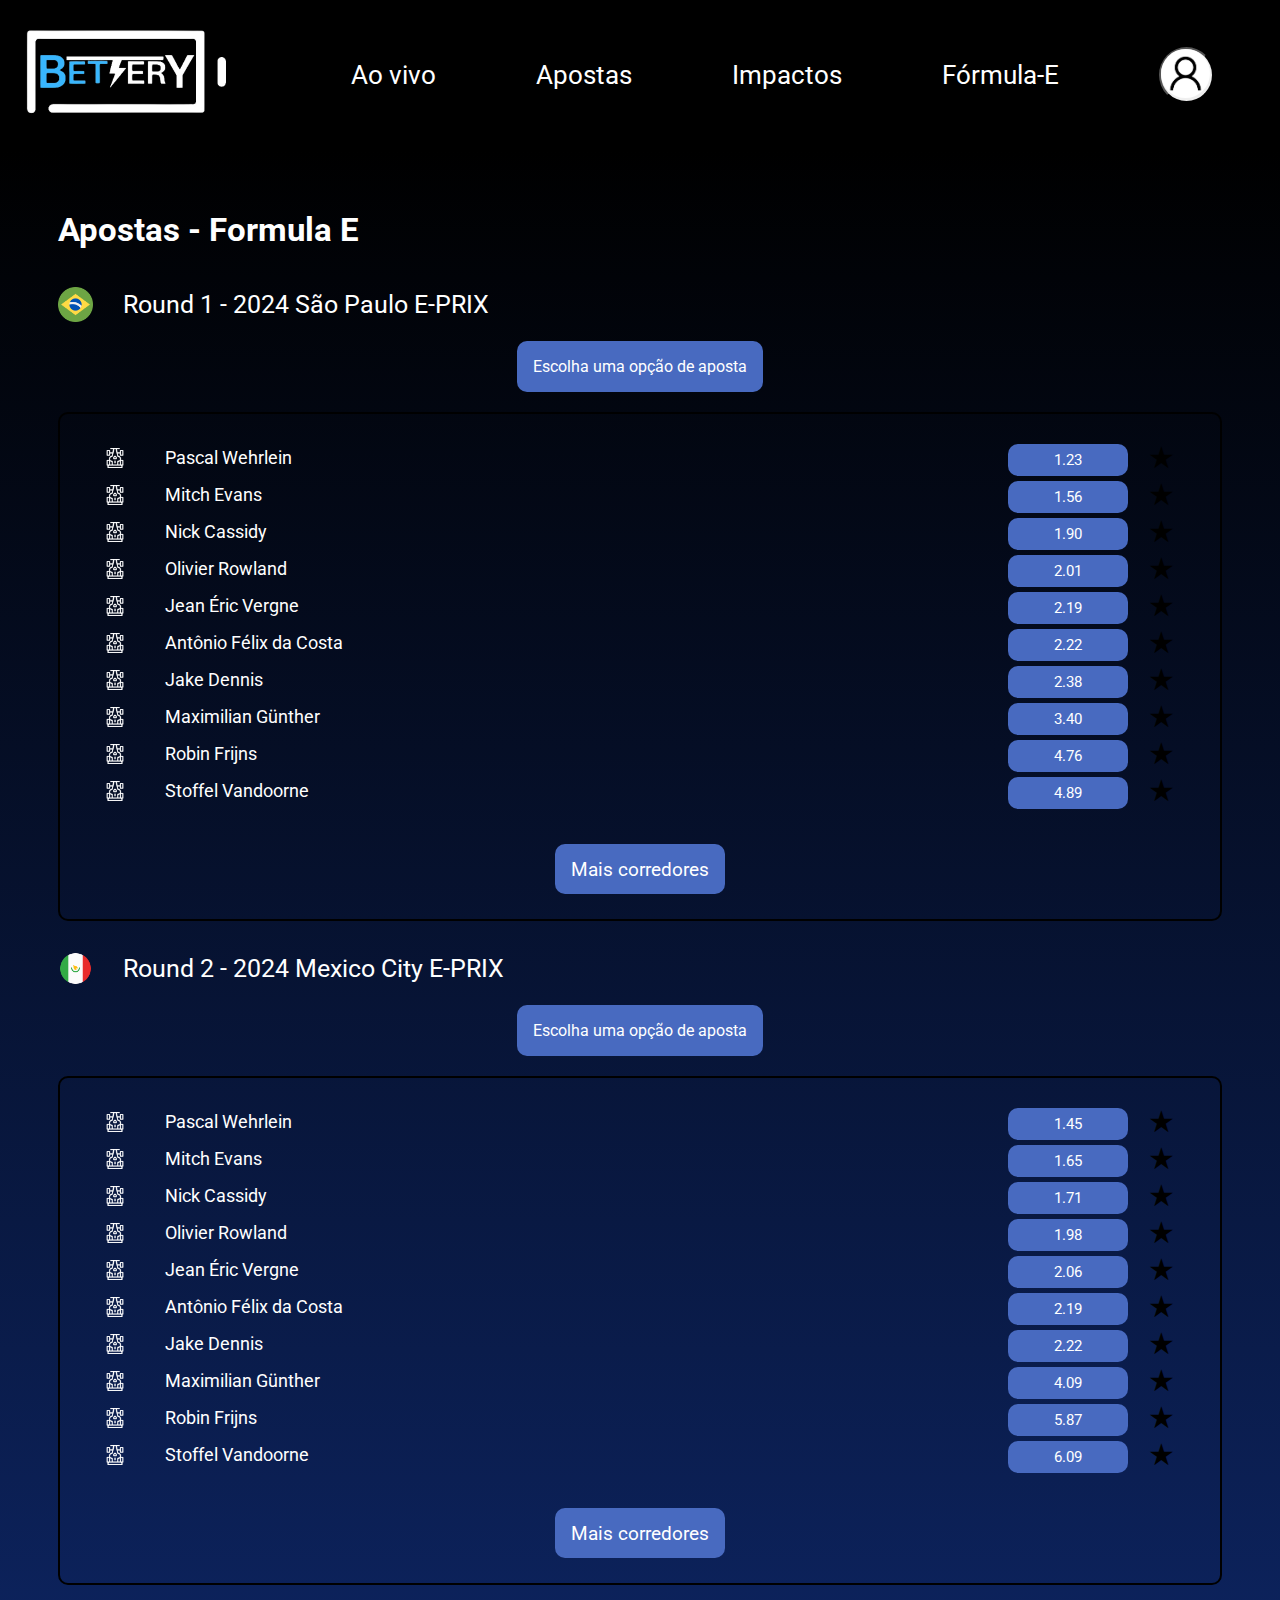
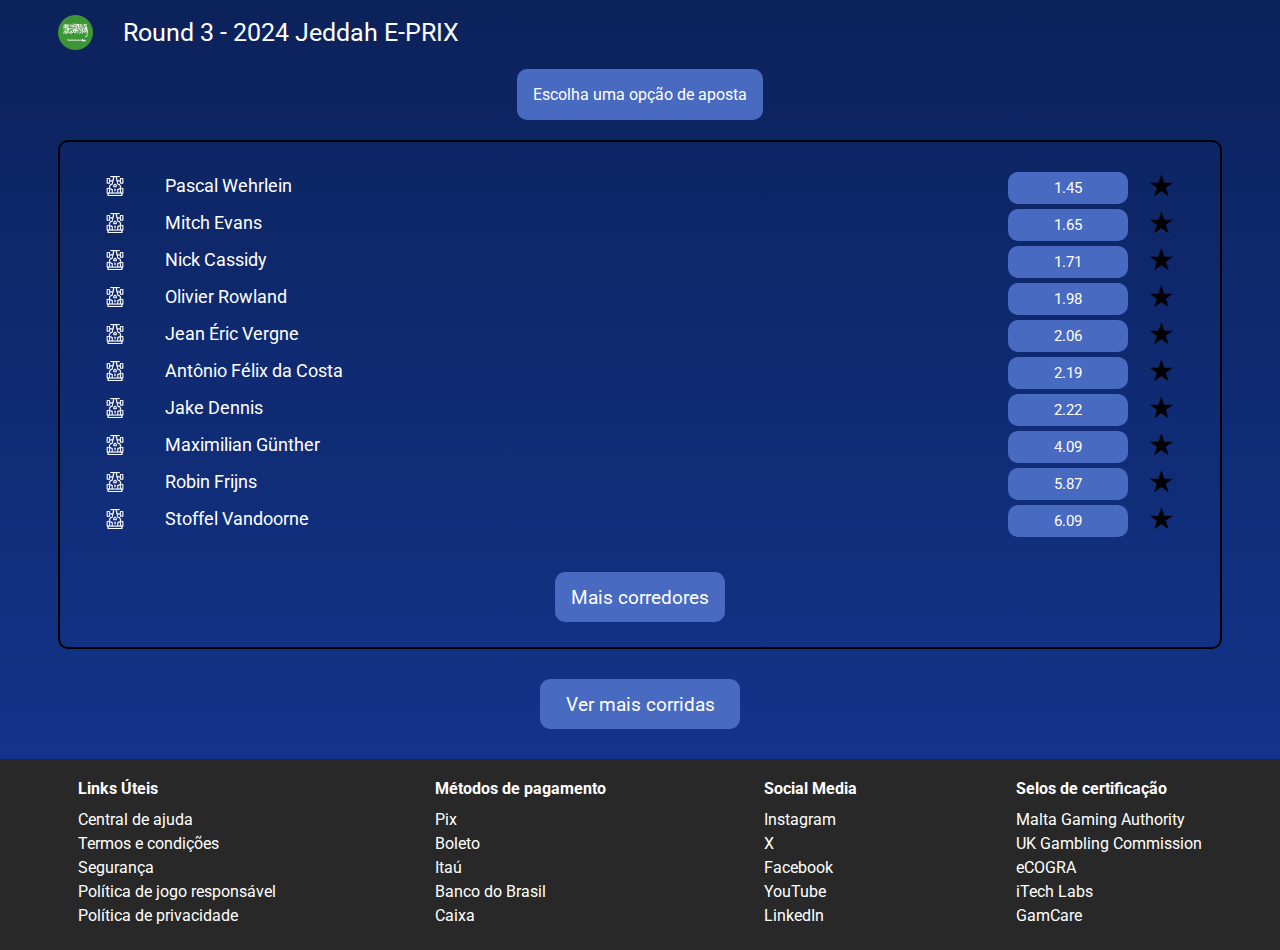
==== Apostas/Apostas.html @ 5ea5e5c0 "teste" ====
<!DOCTYPE html>
<html lang="pt-br">
<head>
    <meta charset="UTF-8">
    <meta name="viewport" content="width=device-width, initial-scale=1.0">
    <link rel="preconnect" href="https://fonts.googleapis.com">
    <link rel="preconnect" href="https://fonts.gstatic.com" crossorigin>
    <link href="https://fonts.googleapis.com/css2?family=Roboto:ital,wght@0,100;0,300;0,400;0,500;0,700;0,900;1,100;1,300;1,400;1,500;1,700;1,900&display=swap" rel="stylesheet">
    <link rel="stylesheet" href="Apostas.css">
    <script src="Apostas.js" defer></script>
    <title>Bettery | Apostas</title>
</head>
<body>
    <header>
        <nav class="navegacao">
            <a href="../LP/index.html">
                <img class="logo" src="../images/Logo_Sprint1_sem_fundo.png" alt="logo">
            </a>
            <a href="../Ao vivo/AoVivo.html">Ao vivo</a>
            <a href="../Apostas/Apostas.html">Apostas</a>
            <a href="../Impactos/Impactos.html">Impactos</a>
            <a href="../Formula-E/Formula-E.html">Fórmula-E</a>
            <button id="BtnUser" class="btnUser"><img class="UserIMG" src="../images/UserIMG2.png" alt="login"></button>
        </nav>
        <div id="LoginContainer" class="escondido">
            <form id="FormLogin">
                <h2>Login</h2>
                <label for="username">Usuário:</label>
                <input type="text" id="username" name="username" required>
                <label for="password">Senha:</label>
                <input type="password" id="password" name="password" required>
                <button class="btnLogin" type="submit">Entrar</button>
                <button class="btnLogin2" type="button" id="Btncancelar">Cancelar</button>
            </form>
        </div>
    </header>
    <main>
        <h2 class="titulo">Apostas - Formula E</h2><br><br>
       <div class="tituloApostas">
            <img class="IMGtituloApostas" src="../images/brasil.png" alt="Imagem do lugar da corrida">
            <p class="legenda" >Round 1 - 2024 São Paulo E-PRIX</p>  
       </div><br>
        <div class="btn-opcoes">
            <button class="titulo-opcao">Escolha uma opção de aposta</button>
            <div class="opcoes">
                <a href="#">Vencedor</a>
                <a href="#">Pódio</a>
                <a href="#">Melhor volta</a>
            </div>
        </div>
       <div class="containerApostas">
            <div class="corredores">
                <div class="esquerda">
                    <img class="f1IMG item" src="../images/formula-1-branco.png" alt="F1IMG">
                    <p class="nomesCorredores item">Pascal Wehrlein</p>
                </div>
                <div class="direita">
                    <button class="BTNaposta item">1.23</button>
                    <span class="Star item" data-value="1">&#9733;</span>
                </div>
            </div>
            <div class="corredores">
                <div class="esquerda">
                    <img class="f1IMG item" src="../images/formula-1-branco.png" alt="F1IMG">
                    <p class="nomesCorredores item">Mitch Evans</p>
                </div>
                <div class="direita">
                    <button class="BTNaposta item">1.56</button>
                    <span class="Star item" data-value="1">&#9733;</span>
                </div>
            </div>
            <div class="corredores">
                <div class="esquerda">
                    <img class="f1IMG item" src="../images/formula-1-branco.png" alt="F1IMG">
                    <p class="nomesCorredores item">Nick Cassidy</p>
                </div>
                <div class="direita">
                    <button class="BTNaposta item">1.90</button>
                    <span class="Star item" data-value="1">&#9733;</span>
                </div>
            </div>
            <div class="corredores">
                <div class="esquerda">
                    <img class="f1IMG item" src="../images/formula-1-branco.png" alt="F1IMG">
                    <p class="nomesCorredores item">Olivier Rowland</p>
                </div>
                <div class="direita">
                    <button class="BTNaposta item">2.01</button>
                    <span class="Star item" data-value="1">&#9733;</span>
                </div>
            </div>
            <div class="corredores">
                <div class="esquerda">
                    <img class="f1IMG item" src="../images/formula-1-branco.png" alt="F1IMG">
                    <p class="nomesCorredores item">Jean Éric Vergne</p>
                </div>
                <div class="direita">
                    <button class="BTNaposta item">2.19</button>
                    <span class="Star item" data-value="1">&#9733;</span>
                </div>
            </div>
            <div class="corredores">
                <div class="esquerda">
                    <img class="f1IMG item" src="../images/formula-1-branco.png" alt="F1IMG">
                    <p class="nomesCorredores item">Antônio Félix da Costa</p>
                </div>
                <div class="direita">
                    <button class="BTNaposta item">2.22</button>
                    <span class="Star item" data-value="1">&#9733;</span>
                </div>
            </div>
            <div class="corredores">
                <div class="esquerda">
                    <img class="f1IMG item" src="../images/formula-1-branco.png" alt="F1IMG">
                    <p class="nomesCorredores item">Jake Dennis</p>
                </div>
                <div class="direita">
                    <button class="BTNaposta item">2.38</button>
                    <span class="Star item" data-value="1">&#9733;</span>
                </div>
            </div>
            <div class="corredores">
                <div class="esquerda">
                    <img class="f1IMG item" src="../images/formula-1-branco.png" alt="F1IMG">
                    <p class="nomesCorredores item">Maximilian Günther</p>
                </div>
                <div class="direita">
                    <button class="BTNaposta item">3.40</button>
                    <span class="Star item" data-value="1">&#9733;</span>
                </div>
            </div>
            <div class="corredores">
                <div class="esquerda">
                    <img class="f1IMG item" src="../images/formula-1-branco.png" alt="F1IMG">
                    <p class="nomesCorredores item">Robin Frijns</p>
                </div>
                <div class="direita">
                    <button class="BTNaposta item">4.76</button>
                    <span class="Star item" data-value="1">&#9733;</span>
                </div>
            </div>
            <div class="corredores">
                <div class="esquerda">
                    <img class="f1IMG item" src="../images/formula-1-branco.png" alt="F1IMG">
                    <p class="nomesCorredores item">Stoffel Vandoorne</p>
                </div>
                <div class="direita">
                    <button class="BTNaposta item">4.89</button>
                    <span class="Star item" data-value="1">&#9733;</span>
                </div>
            </div>
            <div class="mais-corredores">
                <button class="btn-mais-corredores">Mais corredores</button>
            </div>
       </div>
       <div class="tituloApostas-2">
        <img class="IMGtituloApostas" src="../images/mexico.png" alt="Imagem do lugar da corrida">
        <p class="legenda" >Round 2 - 2024 Mexico City E-PRIX</p>  
        </div><br>
        <div class="btn-opcoes">
            <button class="titulo-opcao">Escolha uma opção de aposta</button>
            <div class="opcoes">
                <a href="#">Vencedor</a>
                <a href="#">Pódio</a>
                <a href="#">Melhor volta</a>
            </div>
        </div>
        <div class="containerApostas">
            <div class="corredores">
                <div class="esquerda">
                    <img class="f1IMG item" src="../images/formula-1-branco.png" alt="F1IMG">
                    <p class="nomesCorredores item">Pascal Wehrlein</p>
                </div>
                <div class="direita">
                    <button class="BTNaposta item">1.45</button>
                    <span class="Star item" data-value="1">&#9733;</span>
                </div>
            </div>
            <div class="corredores">
                <div class="esquerda">
                    <img class="f1IMG item" src="../images/formula-1-branco.png" alt="F1IMG">
                    <p class="nomesCorredores item">Mitch Evans</p>
                </div>
                <div class="direita">
                    <button class="BTNaposta item">1.65</button>
                    <span class="Star item" data-value="1">&#9733;</span>
                </div>
            </div>
            <div class="corredores">
                <div class="esquerda">
                    <img class="f1IMG item" src="../images/formula-1-branco.png" alt="F1IMG">
                    <p class="nomesCorredores item">Nick Cassidy</p>
                </div>
                <div class="direita">
                    <button class="BTNaposta item">1.71</button>
                    <span class="Star item" data-value="1">&#9733;</span>
                </div>
            </div>
            <div class="corredores">
                <div class="esquerda">
                    <img class="f1IMG item" src="../images/formula-1-branco.png" alt="F1IMG">
                    <p class="nomesCorredores item">Olivier Rowland</p>
                </div>
                <div class="direita">
                    <button class="BTNaposta item">1.98</button>
                    <span class="Star item" data-value="1">&#9733;</span>
                </div>
            </div>
            <div class="corredores">
                <div class="esquerda">
                    <img class="f1IMG item" src="../images/formula-1-branco.png" alt="F1IMG">
                    <p class="nomesCorredores item">Jean Éric Vergne</p>
                </div>
                <div class="direita">
                    <button class="BTNaposta item">2.06</button>
                    <span class="Star item" data-value="1">&#9733;</span>
                </div>
            </div>
            <div class="corredores">
                <div class="esquerda">
                    <img class="f1IMG item" src="../images/formula-1-branco.png" alt="F1IMG">
                    <p class="nomesCorredores item">Antônio Félix da Costa</p>
                </div>
                <div class="direita">
                    <button class="BTNaposta item">2.19</button>
                    <span class="Star item" data-value="1">&#9733;</span>
                </div>
            </div>
            <div class="corredores">
                <div class="esquerda">
                    <img class="f1IMG item" src="../images/formula-1-branco.png" alt="F1IMG">
                    <p class="nomesCorredores item">Jake Dennis</p>
                </div>
                <div class="direita">
                    <button class="BTNaposta item">2.22</button>
                    <span class="Star item" data-value="1">&#9733;</span>
                </div>
            </div>
            <div class="corredores">
                <div class="esquerda">
                    <img class="f1IMG item" src="../images/formula-1-branco.png" alt="F1IMG">
                    <p class="nomesCorredores item">Maximilian Günther</p>
                </div>
                <div class="direita">
                    <button class="BTNaposta item">4.09</button>
                    <span class="Star item" data-value="1">&#9733;</span>
                </div>
            </div>
            <div class="corredores">
                <div class="esquerda">
                    <img class="f1IMG item" src="../images/formula-1-branco.png" alt="F1IMG">
                    <p class="nomesCorredores item">Robin Frijns</p>
                </div>
                <div class="direita">
                    <button class="BTNaposta item">5.87</button>
                    <span class="Star item" data-value="1">&#9733;</span>
                </div>
            </div>
            <div class="corredores">
                <div class="esquerda">
                    <img class="f1IMG item" src="../images/formula-1-branco.png" alt="F1IMG">
                    <p class="nomesCorredores item">Stoffel Vandoorne</p>
                </div>
                <div class="direita">
                    <button class="BTNaposta item">6.09</button>
                    <span class="Star item" data-value="1">&#9733;</span>
                </div>
            </div>
            <div class="mais-corredores">
                <button class="btn-mais-corredores">Mais corredores</button>
            </div>
        </div>
        <div class="tituloApostas-2">
            <img class="IMGtituloApostas" src="../images/arabia-saudita.png" alt="Imagem do lugar da corrida">
            <p class="legenda" >Round 3 - 2024 Jeddah E-PRIX</p>  
            </div><br>
            <div class="btn-opcoes">
                <button class="titulo-opcao">Escolha uma opção de aposta</button>
                <div class="opcoes">
                    <a href="#">Vencedor</a>
                    <a href="#">Pódio</a>
                    <a href="#">Melhor volta</a>
                </div>
            </div>
        <div class="containerApostas">
            <div class="corredores">
                <div class="esquerda">
                    <img class="f1IMG item" src="../images/formula-1-branco.png" alt="F1IMG">
                    <p class="nomesCorredores item">Pascal Wehrlein</p>
                </div>
                <div class="direita">
                    <button class="BTNaposta item">1.45</button>
                    <span class="Star item" data-value="1">&#9733;</span>
                </div>
            </div>
            <div class="corredores">
                <div class="esquerda">
                    <img class="f1IMG item" src="../images/formula-1-branco.png" alt="F1IMG">
                    <p class="nomesCorredores item">Mitch Evans</p>
                </div>
                <div class="direita">
                    <button class="BTNaposta item">1.65</button>
                    <span class="Star item" data-value="1">&#9733;</span>
                </div>
            </div>
            <div class="corredores">
                <div class="esquerda">
                    <img class="f1IMG item" src="../images/formula-1-branco.png" alt="F1IMG">
                    <p class="nomesCorredores item">Nick Cassidy</p>
                </div>
                <div class="direita">
                    <button class="BTNaposta item">1.71</button>
                    <span class="Star item" data-value="1">&#9733;</span>
                </div>
            </div>
            <div class="corredores">
                <div class="esquerda">
                    <img class="f1IMG item" src="../images/formula-1-branco.png" alt="F1IMG">
                    <p class="nomesCorredores item">Olivier Rowland</p>
                </div>
                <div class="direita">
                    <button class="BTNaposta item">1.98</button>
                    <span class="Star item" data-value="1">&#9733;</span>
                </div>
            </div>
            <div class="corredores">
                <div class="esquerda">
                    <img class="f1IMG item" src="../images/formula-1-branco.png" alt="F1IMG">
                    <p class="nomesCorredores item">Jean Éric Vergne</p>
                </div>
                <div class="direita">
                    <button class="BTNaposta item">2.06</button>
                    <span class="Star item" data-value="1">&#9733;</span>
                </div>
            </div>
            <div class="corredores">
                <div class="esquerda">
                    <img class="f1IMG item" src="../images/formula-1-branco.png" alt="F1IMG">
                    <p class="nomesCorredores item">Antônio Félix da Costa</p>
                </div>
                <div class="direita">
                    <button class="BTNaposta item">2.19</button>
                    <span class="Star item" data-value="1">&#9733;</span>
                </div>
            </div>
            <div class="corredores">
                <div class="esquerda">
                    <img class="f1IMG item" src="../images/formula-1-branco.png" alt="F1IMG">
                    <p class="nomesCorredores item">Jake Dennis</p>
                </div>
                <div class="direita">
                    <button class="BTNaposta item">2.22</button>
                    <span class="Star item" data-value="1">&#9733;</span>
                </div>
            </div>
            <div class="corredores">
                <div class="esquerda">
                    <img class="f1IMG item" src="../images/formula-1-branco.png" alt="F1IMG">
                    <p class="nomesCorredores item">Maximilian Günther</p>
                </div>
                <div class="direita">
                    <button class="BTNaposta item">4.09</button>
                    <span class="Star item" data-value="1">&#9733;</span>
                </div>
            </div>
            <div class="corredores">
                <div class="esquerda">
                    <img class="f1IMG item" src="../images/formula-1-branco.png" alt="F1IMG">
                    <p class="nomesCorredores item">Robin Frijns</p>
                </div>
                <div class="direita">
                    <button class="BTNaposta item">5.87</button>
                    <span class="Star item" data-value="1">&#9733;</span>
                </div>
            </div>
            <div class="corredores">
                <div class="esquerda">
                    <img class="f1IMG item" src="../images/formula-1-branco.png" alt="F1IMG">
                    <p class="nomesCorredores item">Stoffel Vandoorne</p>
                </div>
                <div class="direita">
                    <button class="BTNaposta item">6.09</button>
                    <span class="Star item" data-value="1">&#9733;</span>
                </div>
            </div>
            <div class="mais-corredores">
                <button class="btn-mais-corredores">Mais corredores</button>
            </div>
        </div>
        <div class="mais-corridas">
            <button class="btn-mais-corridas">Ver mais corridas</button>
        </div>
        <footer class="footer">
            <div class="footer-container">
                <div class="footer-sections">
                    <div class="footer-column">
                        <h4>Links Úteis</h4>
                        <ul>
                            <li><a href="#"></a>Central de ajuda</li>
                            <li><a href="#"></a>Termos e condições</li>
                            <li><a href="#"></a>Segurança</li>
                            <li><a href="#"></a>Política de jogo responsável</li>
                            <li><a href="#"></a>Política de privacidade</li>
                        </ul>
                    </div>
        
                    <div class="footer-column">
                        <h4>Métodos de pagamento</h4>
                        <ul>
                            <li><a href="#"></a>Pix</li>
                            <li><a href="#"></a>Boleto</li>
                            <li><a href="#"></a>Itaú</li>
                            <li><a href="#"></a>Banco do Brasil</li>
                            <li><a href="#"></a>Caixa</li>
                        </ul>
                    </div>
        
                    <div class="footer-column">
                        <h4>Social Media</h4>
                        <ul>
                            <li><a href="#"></a>Instagram</li>
                            <li><a href="#"></a>X</li>
                            <li><a href="#"></a>Facebook</li>
                            <li><a href="#"></a>YouTube</li>
                            <li><a href="#"></a>LinkedIn</li>
                        </ul>
                    </div>
        
                    <div class="footer-column">
                        <h4>Selos de certificação</h4>
                        <ul>
                            <li><a href="#"></a>Malta Gaming Authority</li>
                            <li><a href="#"></a>UK Gambling Commission</li>
                            <li><a href="#"></a>eCOGRA</li>
                            <li><a href="#"></a>iTech Labs</li>
                            <li><a href="#"></a>GamCare</li>
                        </ul>
                    </div>
                </div>
            </div>
        </footer>
    </main>
</body>
---- Apostas/Apostas.css ----
*{
    margin: 0;
    padding: 0;
    font-family: 'Roboto', sans-serif;
}

header{
    background-color: black;
    color: white;

    height: 150px;
    font-size: 26px;

    display: flex;
    align-items: center;
    justify-content: space-around;
}

main{
    background: linear-gradient(to top, #143896, #000000 100%);
    padding-top: 20px;
    color: white;
}

.navegacao{
    display: flex;
    align-items: center;
    justify-content: space-around;
    gap: 100px;
    padding-right: 65px;
}

a{
    text-decoration: none;
    color: white;
}

.logo{
    width: 250px;
    height: 250px;
}

/* Login */
.Userimg{
    border-radius: 100%;
    width: 50px; 
    height: 50px;
    cursor: pointer;
}

#LoginContainer{
    display: none;
    position: fixed;
    top: 50%;
    left: 50%;
    transform: translate(-50%, -50%);
    background: linear-gradient(to top, #1a46b4,#31a5ac 50%);
    border: 1px solid #ddd;
    color: white;
    padding: 50px;
    border-radius: 10px;
    box-shadow: 0 0 10px rgba(0, 0, 0, 0.1);
    z-index: 1000;
}

.escondido{
    display: none;
}

#FormLogin h2{
    margin-top: 0;
    margin-bottom: 20px;
}

#FormLogin label{
    display: block;
    margin: 10px 0 5px;
}

#FormLogin input{
    width: 100%;
    padding: 8px;
    margin-bottom: 10px;
    border: 1px solid #ccc;
    border-radius: 4px;
}

.btnLogin{
    padding: 10px 20px;
    background-color: #0578FF;
    color: white;
    border: none;
    border-radius: 5px;
    cursor: pointer;
    margin-top: 10px;
}

.btnLogin2[type="button"] {
    padding: 10px 20px;
    color: white;
    border: none;
    border-radius: 5px;
    cursor: pointer;
    background-color: #0B396F;
    margin-left: 10px;
    margin-top: 10px;
}

.btnUser{
    border-radius: 50%;
    width: 55px;
    cursor: pointer;
}

.UserIMG{
    border-radius: 100%;
    width: 49px; 
    height: 49px;
    margin-right: 30px;
}

/* ---------------------------------------- */

.titulo{
    font-size: 33px;
    margin-left: 58px;
    margin-right: 58px;
    margin-top: 40px;
}

.tituloApostas{
    display: flex;
    justify-content: flex-start;
    align-items: center;
    gap: 30px;
    margin-left: 58px;
    margin-right: 58px;
}

.IMGtituloApostas{
    height: 35px;
    width: 35px;
}

.legenda{
    font-size: 25px;
    font-weight: 400;
}

.categoria{
    font-size: 25px;
    font-weight: 400;
    display: flex;
    justify-content: center;
    align-items: center;
}

.containerApostas{
    margin-left: 58px;
    margin-right: 58px;
    border-radius: 10px;
    padding: 25px 25px 25px 25px;
    height: auto;
    border: 2px solid black;
    display: flex;
    justify-content: space-between;
    flex-direction: column;
}

.esquerda, .direita{
    display: flex;
    align-items: center;
}

.esquerda .item {
    margin-right: 20px;
    margin-left: 20px;
}

.direita .item {
    margin-right: 20px;
}

.direita {
    margin-left: auto;
}

.f1IMG{
    height: 20px;
    width: 20px;
}

.nomesCorredores{
    font-size: 18px;
    font-weight: 400;
}

.BTNaposta{
    width: 120px;
    height: 30px;
    display: flex;
    justify-content: center;
    align-items: center;
    padding: 16px;
    font-size: 15px;
    font-weight: 400;
    margin-top: 5px;
    background-color: #486ac0;
    color: white;
    border-radius: 10px;
    border: none;
    cursor: pointer;
}

.Star {
    font-size: 30px;
    color: #000000;
    cursor: pointer;
    transition: color 0.2s;
}

.Star.selected, 
.Star:hover, 
.Star:hover ~ .Star {
    color: #ffca08;
}

.corredores{
    display: flex;
    align-items: center;
}

.tituloApostas-2{
    display: flex;
    justify-content: flex-start;
    align-items: center;
    gap: 30px;
    margin-left: 58px;
    margin-right: 58px;
    margin-top: 30px;
}

.mais-corredores{
    display: flex;
    align-items: center;
    justify-content: center;
    padding-top: 30px;
}

.btn-mais-corredores{
    width: 170px;
    height: 50px;
    display: flex;
    justify-content: center;
    align-items: center;
    padding: 16px;
    font-size: 19px;
    font-weight: 400;
    margin-top: 5px;
    background-color: #486ac0;
    color: white;
    border-radius: 10px;
    border: none;
    cursor: pointer;
}

/* -------------------------- */

.btn-opcoes {
    position: relative;
    display: flex;
    align-items: center;
    justify-content: center;
    margin-bottom: 20px;
}
  
.titulo-opcao {
    background-color: #486ac0;
    border-radius: 10px;
    color: white;
    padding: 16px;
    font-size: 16px;
    border: none;
    cursor: pointer;
}
  
.opcoes {
    display: none;
    position: absolute;
    background-color: #f9f9f9;
    min-width: 160px;
    top: 100%;
    box-shadow: 0px 8px 16px 0px rgba(0,0,0,0.2);
    z-index: 1;
}
  
.opcoes a {
    background-color: black;
    color: white;
    padding: 12px 16px;
    text-decoration: none;
    display: block;
}
  
.opcoes a:hover {
    background-color: rgb(75, 72, 72);
}
  
.btn-opcoes:hover .opcoes {
    display: block;
}

.mais-corridas{
    display: flex;
    align-items: center;
    justify-content: center;
    margin-top: 30px;
}

.btn-mais-corridas{
    width: 200px;
    height: 50px;
    display: flex;
    justify-content: center;
    align-items: center;
    padding: 16px;
    font-size: 19px;
    font-weight: 400;
    background-color: #486ac0;
    color: white;
    border-radius: 10px;
    border: none;
    cursor: pointer;
    margin-bottom: 30px;
}

/* ----------------------------- */

.footer{
    background-color: #282828;
    color: white;
}

.footer-sections{
    margin-left: 58px;
    margin-right: 58px;
    display: flex;
    justify-content: space-between;
    padding: 20px;
}

.footer-column h4 {
    font-size: 16px;
    font-weight: bold;
    margin-bottom: 12px;
}

.footer-column ul {
    list-style-type: none;
    padding: 0;
    cursor: pointer;
}

.footer-column ul li {
    margin-bottom: 5px;
}

.footer-column ul li a {
    text-decoration: none;
}
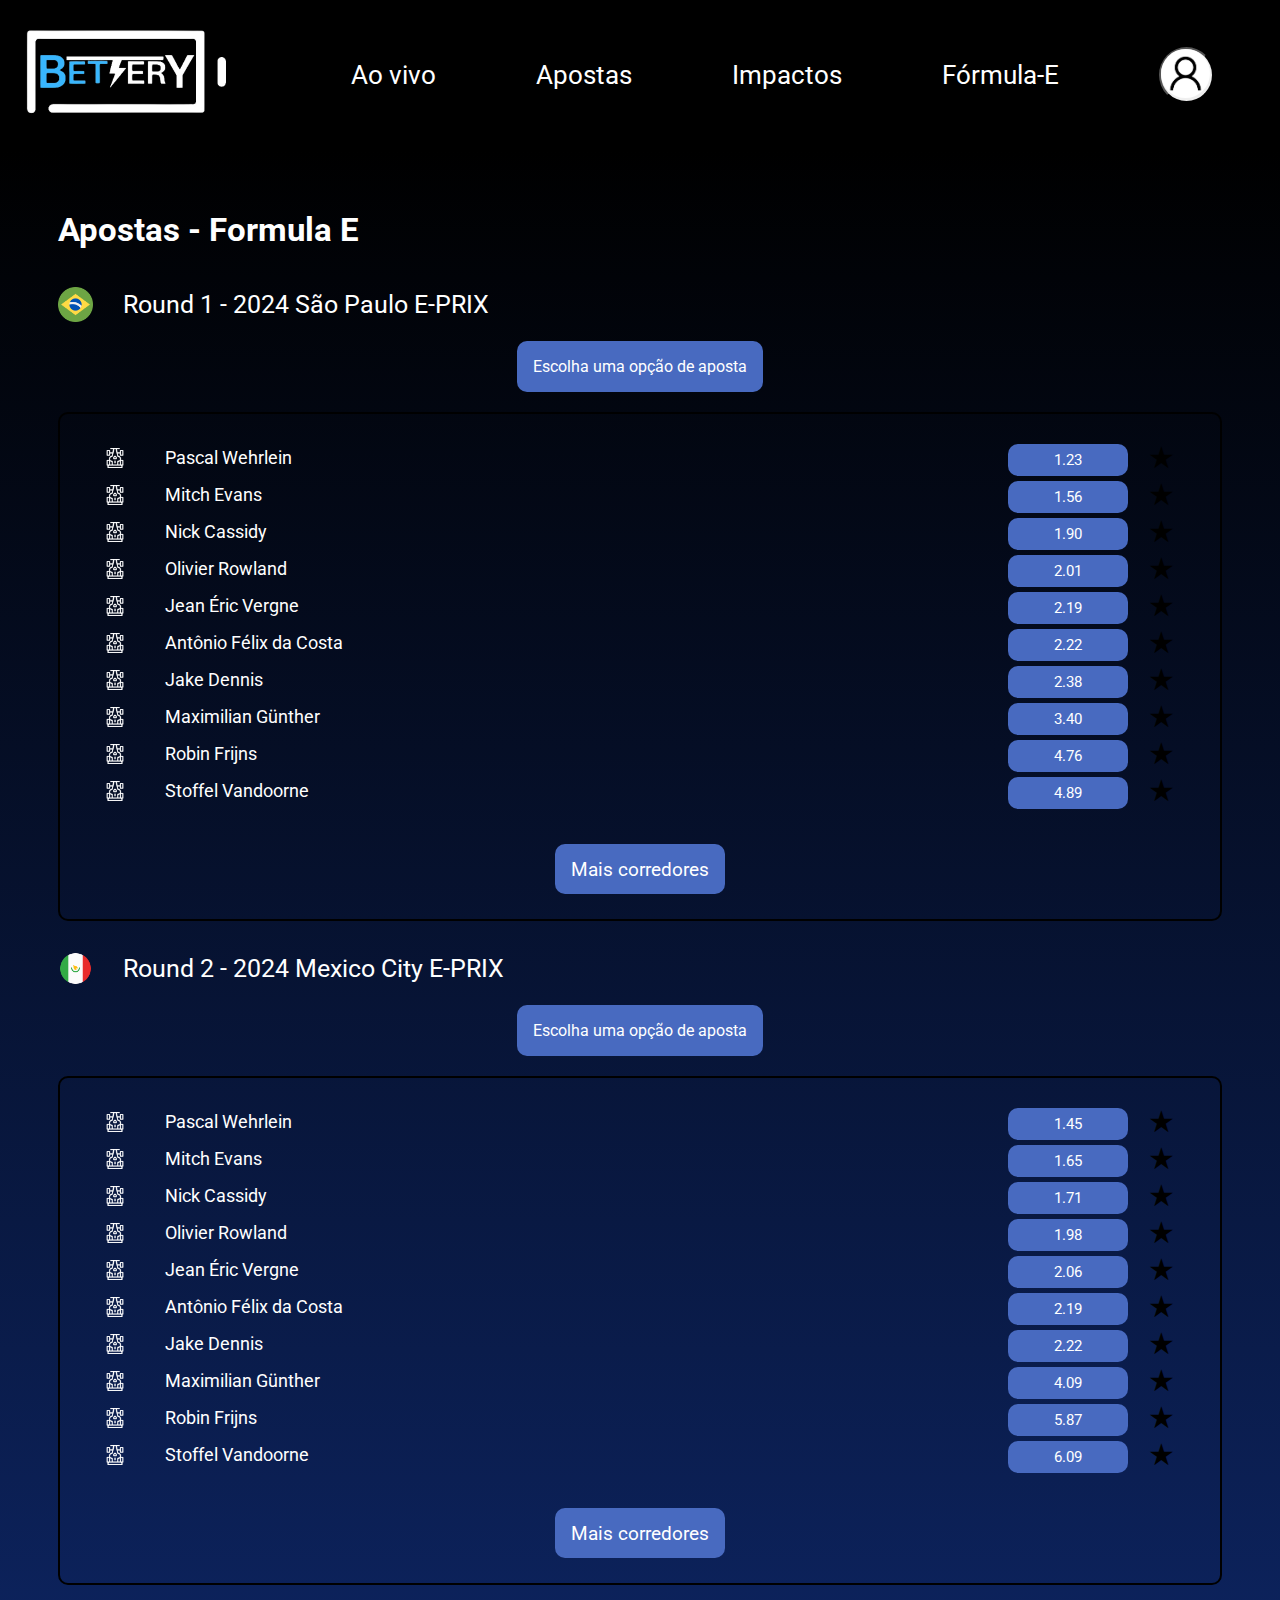
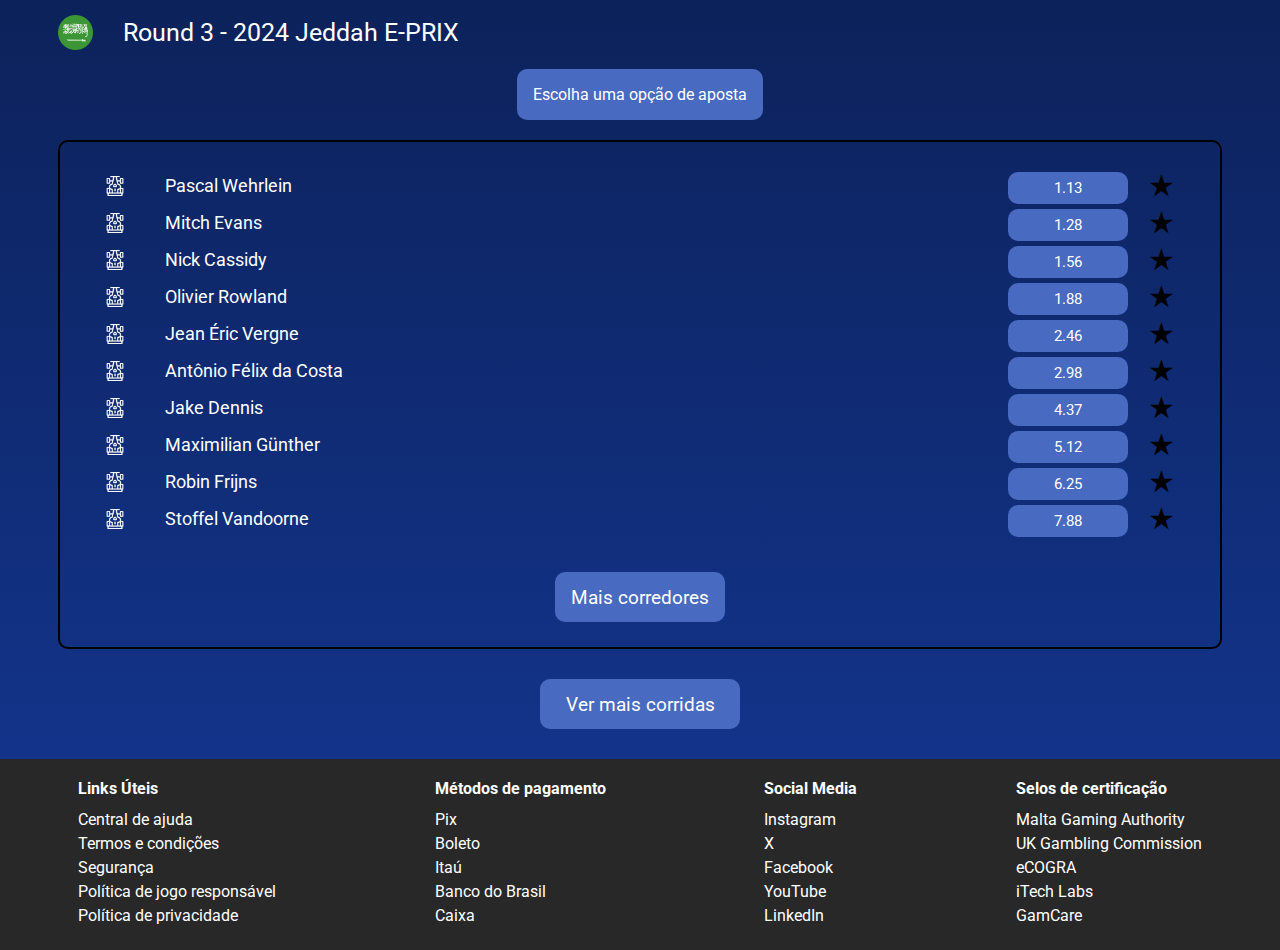
==== commit a7f59468: "atts" ====
--- a/Apostas/Apostas.html
+++ b/Apostas/Apostas.html
@@ -289,7 +289,7 @@
                     <p class="nomesCorredores item">Pascal Wehrlein</p>
                 </div>
                 <div class="direita">
-                    <button class="BTNaposta item">1.45</button>
+                    <button class="BTNaposta item">1.13</button>
                     <span class="Star item" data-value="1">&#9733;</span>
                 </div>
             </div>
@@ -299,7 +299,7 @@
                     <p class="nomesCorredores item">Mitch Evans</p>
                 </div>
                 <div class="direita">
-                    <button class="BTNaposta item">1.65</button>
+                    <button class="BTNaposta item">1.28</button>
                     <span class="Star item" data-value="1">&#9733;</span>
                 </div>
             </div>
@@ -309,7 +309,7 @@
                     <p class="nomesCorredores item">Nick Cassidy</p>
                 </div>
                 <div class="direita">
-                    <button class="BTNaposta item">1.71</button>
+                    <button class="BTNaposta item">1.56</button>
                     <span class="Star item" data-value="1">&#9733;</span>
                 </div>
             </div>
@@ -319,7 +319,7 @@
                     <p class="nomesCorredores item">Olivier Rowland</p>
                 </div>
                 <div class="direita">
-                    <button class="BTNaposta item">1.98</button>
+                    <button class="BTNaposta item">1.88</button>
                     <span class="Star item" data-value="1">&#9733;</span>
                 </div>
             </div>
@@ -329,7 +329,7 @@
                     <p class="nomesCorredores item">Jean Éric Vergne</p>
                 </div>
                 <div class="direita">
-                    <button class="BTNaposta item">2.06</button>
+                    <button class="BTNaposta item">2.46</button>
                     <span class="Star item" data-value="1">&#9733;</span>
                 </div>
             </div>
@@ -339,7 +339,7 @@
                     <p class="nomesCorredores item">Antônio Félix da Costa</p>
                 </div>
                 <div class="direita">
-                    <button class="BTNaposta item">2.19</button>
+                    <button class="BTNaposta item">2.98</button>
                     <span class="Star item" data-value="1">&#9733;</span>
                 </div>
             </div>
@@ -349,7 +349,7 @@
                     <p class="nomesCorredores item">Jake Dennis</p>
                 </div>
                 <div class="direita">
-                    <button class="BTNaposta item">2.22</button>
+                    <button class="BTNaposta item">4.37</button>
                     <span class="Star item" data-value="1">&#9733;</span>
                 </div>
             </div>
@@ -359,7 +359,7 @@
                     <p class="nomesCorredores item">Maximilian Günther</p>
                 </div>
                 <div class="direita">
-                    <button class="BTNaposta item">4.09</button>
+                    <button class="BTNaposta item">5.12</button>
                     <span class="Star item" data-value="1">&#9733;</span>
                 </div>
             </div>
@@ -369,7 +369,7 @@
                     <p class="nomesCorredores item">Robin Frijns</p>
                 </div>
                 <div class="direita">
-                    <button class="BTNaposta item">5.87</button>
+                    <button class="BTNaposta item">6.25</button>
                     <span class="Star item" data-value="1">&#9733;</span>
                 </div>
             </div>
@@ -379,7 +379,7 @@
                     <p class="nomesCorredores item">Stoffel Vandoorne</p>
                 </div>
                 <div class="direita">
-                    <button class="BTNaposta item">6.09</button>
+                    <button class="BTNaposta item">7.88</button>
                     <span class="Star item" data-value="1">&#9733;</span>
                 </div>
             </div>
